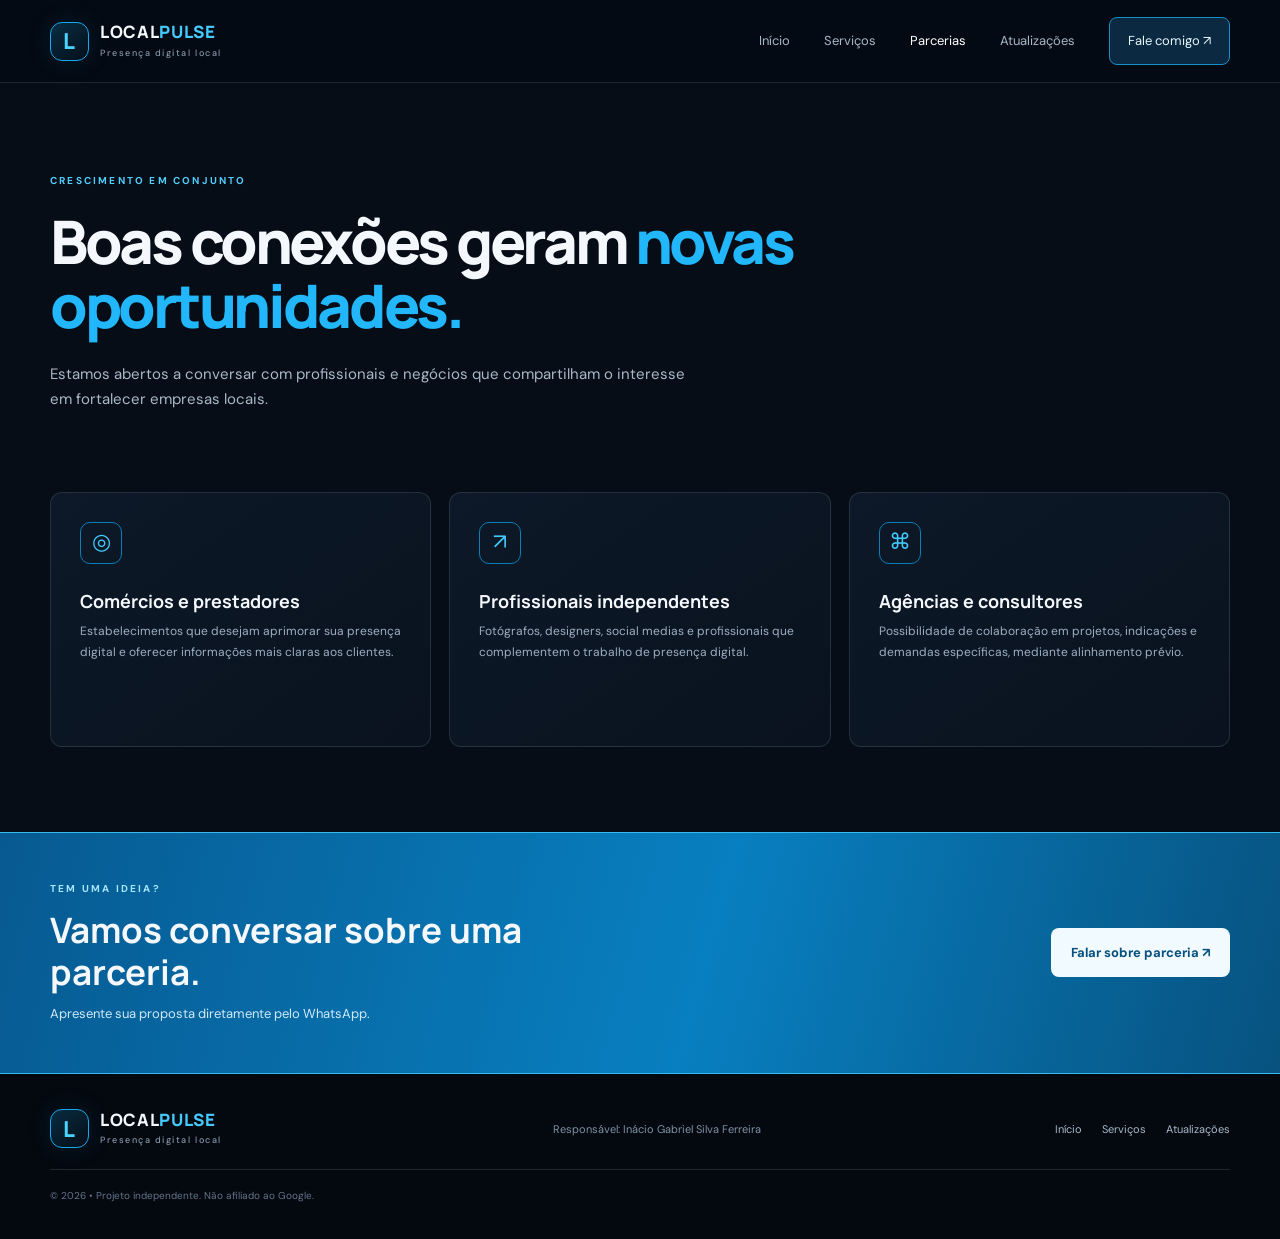
==== parcerias.html @ 167ad092 "Add files via upload" ====
<!doctype html><html lang="pt-BR"><head><meta charset="utf-8"><meta name="viewport" content="width=device-width,initial-scale=1"><title>Parcerias | LocalPulse</title><link href="https://fonts.googleapis.com/css2?family=DM+Sans:wght@400;500;600;700&family=Manrope:wght@400;500;600;700;800&display=swap" rel="stylesheet"><link rel="stylesheet" href="css/style.css"></head><body>
<header class="site-header"><div class="container nav-wrap"><a class="brand" href="index.html"><span class="brand-mark">L</span><span>LOCAL<span class="brand-light">PULSE</span><small>Presença digital local</small></span></a><button class="menu-toggle" aria-label="Abrir menu" aria-expanded="false">☰</button><nav class="main-nav"><a href="index.html">Início</a><a href="servicos.html">Serviços</a><a class="active" href="parcerias.html">Parcerias</a><a href="atualizacoes.html">Atualizações</a><a class="nav-cta" href="https://api.whatsapp.com/send?phone=5588999661573&text=" target="_blank" rel="noopener">Fale comigo ↗</a></nav></div></header>
<main><section class="page-hero container"><p class="eyebrow">CRESCIMENTO EM CONJUNTO</p><h1>Boas conexões geram <em>novas oportunidades.</em></h1><p>Estamos abertos a conversar com profissionais e negócios que compartilham o interesse em fortalecer empresas locais.</p></section>
<section class="container partner-grid"><article class="partner-card"><span class="line-icon">◎</span><h2>Comércios e prestadores</h2><p>Estabelecimentos que desejam aprimorar sua presença digital e oferecer informações mais claras aos clientes.</p></article><article class="partner-card"><span class="line-icon">↗</span><h2>Profissionais independentes</h2><p>Fotógrafos, designers, social medias e profissionais que complementem o trabalho de presença digital.</p></article><article class="partner-card"><span class="line-icon">⌘</span><h2>Agências e consultores</h2><p>Possibilidade de colaboração em projetos, indicações e demandas específicas, mediante alinhamento prévio.</p></article></section>
<section class="closing-cta"><div class="container cta-inner"><div><p class="eyebrow">TEM UMA IDEIA?</p><h2>Vamos conversar sobre uma parceria.</h2><p>Apresente sua proposta diretamente pelo WhatsApp.</p></div><a class="btn btn-light" href="https://api.whatsapp.com/send?phone=5588999661573&text=" target="_blank" rel="noopener">Falar sobre parceria ↗</a></div></section></main>
<footer class="footer"><div class="container footer-inner"><a class="brand" href="index.html"><span class="brand-mark">L</span><span>LOCAL<span class="brand-light">PULSE</span><small>Presença digital local</small></span></a><p>Responsável: Inácio Gabriel Silva Ferreira</p><div class="footer-links"><a href="index.html">Início</a><a href="servicos.html">Serviços</a><a href="atualizacoes.html">Atualizações</a></div><small class="copyright">© 2026 • Projeto independente. Não afiliado ao Google.</small></div></footer><script src="js/main.js"></script></body></html>
---- css/style.css ----
*{box-sizing:border-box} :root{--bg:#050b14;--panel:#0b1421;--panel2:#101d2d;--text:#f4f7fb;--muted:#a9b6c7;--blue:#16a9ef;--cyan:#48d4ff;--line:rgba(160,190,220,.16);--max:1180px}html{scroll-behavior:smooth}body{margin:0;background:#070d16;color:var(--text);font-family:"DM Sans",sans-serif;line-height:1.65}a{color:inherit;text-decoration:none}.container{width:min(var(--max),calc(100% - 64px));margin-inline:auto}.site-header{position:sticky;top:0;z-index:20;background:rgba(5,11,20,.88);backdrop-filter:blur(18px);border-bottom:1px solid var(--line)}.nav-wrap{height:82px;display:flex;align-items:center;justify-content:space-between}.brand{display:flex;align-items:center;gap:11px;font-family:Manrope,sans-serif;font-weight:800;font-size:17px;letter-spacing:.04em;line-height:1.1}.brand-mark{width:39px;height:39px;border:1px solid #16a9ef;border-radius:12px;display:grid;place-items:center;color:#4bd4ff;font-size:22px;background:linear-gradient(145deg,rgba(22,169,239,.22),rgba(22,169,239,.03));box-shadow:0 0 24px #008bce22}.brand-light{color:#45caff}.brand small{display:block;color:#8797aa;font:500 9px "DM Sans";letter-spacing:.17em;margin-top:5px}.main-nav{display:flex;align-items:center;gap:34px;color:#aab8c9;font-size:13px}.main-nav>a:not(.nav-cta):hover,.main-nav>a.active{color:white}.nav-cta{padding:12px 18px;border:1px solid #168fc9;border-radius:8px;color:#e9f8ff;background:#0b2940}.nav-cta span{color:var(--cyan)}.menu-toggle{display:none;background:none;border:0;color:white;font-size:25px}.hero{min-height:610px;display:grid;grid-template-columns:.9fr 1.1fr;align-items:center;gap:42px;padding-top:48px;padding-bottom:65px}.eyebrow{font-size:10px;letter-spacing:.22em;font-weight:700;color:#50cfff;margin:0 0 19px}.eyebrow span{display:inline-block;width:24px;height:2px;background:var(--cyan);vertical-align:middle;margin-right:10px}.hero h1,.page-hero h1{font:800 clamp(42px,5.2vw,68px)/1.08 Manrope,sans-serif;letter-spacing:-.055em;margin:0 0 24px;max-width:600px}.hero h1 em,.intro-grid h2 em,.dark-grid h2 em,.page-hero h1 em,.price-grid h2 em{font-style:normal;color:#22b7fa}.hero-lead{max-width:490px;color:#b6c3d2;font-size:16px;line-height:1.8}.hero-actions{display:flex;align-items:center;gap:27px;margin-top:32px}.btn{display:inline-flex;align-items:center;justify-content:center;gap:18px;padding:14px 20px;border-radius:8px;font-size:13px;font-weight:700;transition:.2s}.btn-primary{background:linear-gradient(110deg,#087cc4,#16b9ed);color:white;box-shadow:0 10px 30px #008bd433}.btn-primary:hover{transform:translateY(-2px);filter:brightness(1.12)}.text-link{font-size:13px;color:#d6e5f2}.text-link span{color:var(--cyan);margin-left:8px}.hero-proof{display:flex;align-items:center;gap:13px;margin-top:45px}.proof-icon{width:37px;height:37px;border:1px solid #168fc9;border-radius:50%;display:grid;place-items:center;color:var(--cyan)}.hero-proof p{font-size:11px;line-height:1.5;margin:0}.hero-proof strong{font-size:12px}.hero-proof span{color:#8798aa}.hero-visual{position:relative}.hero-visual:before{content:"";position:absolute;inset:8% -5% -8% 12%;background:radial-gradient(ellipse,#087ec54a,transparent 65%);filter:blur(35px)}.hero-visual img{position:relative;display:block;width:100%;border:1px solid #30475e;border-radius:13px;box-shadow:0 28px 80px #0009}.visual-note{position:absolute;left:-28px;bottom:24px;display:flex;align-items:center;gap:12px;padding:14px 18px;border:1px solid #23658a;background:rgba(5,16,28,.94);border-radius:9px;box-shadow:0 12px 40px #0008}.visual-note strong,.visual-note small{display:block}.visual-note strong{font-size:12px}.visual-note small{font-size:10px;color:#9eafc0}.pulse-dot{width:8px;height:8px;border-radius:50%;background:#27d4a0;box-shadow:0 0 12px #27d4a0}.intro-band{border-block:1px solid var(--line);background:linear-gradient(100deg,#0b1725,#09111d)}.intro-grid{padding:66px 0;display:grid;grid-template-columns:.65fr 1.25fr 1fr;align-items:center;gap:35px}.intro-grid .eyebrow{margin:0}.intro-grid h2,.dark-grid h2,.section-heading h2,.price-grid h2{font:700 clamp(28px,3vw,39px)/1.2 Manrope,sans-serif;letter-spacing:-.04em;margin:0}.intro-grid>p:last-child,.dark-grid>div>p:not(.eyebrow){color:#aab8c8;font-size:13px;line-height:1.8;margin:0}.section{padding-top:90px;padding-bottom:90px}.section-heading{display:flex;justify-content:space-between;align-items:end;margin-bottom:34px}.section-heading h2{font-size:36px}.section-heading h2 em{color:#26b9fa;font-style:normal}.feature-grid{display:grid;grid-template-columns:repeat(3,1fr);gap:16px}.feature-card,.partner-card{padding:29px;border:1px solid var(--line);border-radius:12px;background:linear-gradient(145deg,#0d1928,#09121e);min-height:215px}.line-icon{display:grid;place-items:center;width:42px;height:42px;border:1px solid #087fb7;border-radius:10px;color:#42caff;font-size:22px;margin-bottom:25px}.feature-card h3{font:700 17px Manrope;margin:0 0 9px}.feature-card p,.partner-card p{font-size:12px;color:#9eafc0;line-height:1.8;margin:0}.dark-section{background:#0b1522;border-block:1px solid var(--line)}.dark-grid{padding:76px 0;display:grid;grid-template-columns:1fr .9fr;gap:100px;align-items:center}.dark-grid h2{max-width:430px;margin-bottom:18px}.dark-grid>div>p:not(.eyebrow){max-width:480px;margin-bottom:28px}.btn-outline{border:1px solid #287aa3;color:#dff6ff}.stat-stack{border-top:1px solid var(--line)}.stat-item{display:flex;gap:22px;padding:23px 0;border-bottom:1px solid var(--line)}.stat-item>span{font:700 12px Manrope;color:#29baf5}.stat-item strong,.stat-item small{display:block}.stat-item strong{font:700 15px Manrope}.stat-item small{color:#91a2b5;font-size:11px;margin-top:5px}.owner-section{display:flex;align-items:center;gap:23px;padding-top:60px;padding-bottom:60px}.owner-avatar{flex:0 0 58px;height:58px;border-radius:50%;display:grid;place-items:center;background:linear-gradient(145deg,#0d8acb,#0c2941);font:800 17px Manrope}.owner-section>div:nth-child(2){flex:1}.owner-section h2{font:700 20px Manrope;margin:-10px 0 5px}.owner-section p:not(.eyebrow){color:#9eafc0;font-size:12px;margin:0;max-width:620px}.owner-section .eyebrow{margin-bottom:13px}.closing-cta{background:linear-gradient(105deg,#075a91,#087fc0 55%,#07527f);border-block:1px solid #36baf0}.cta-inner{padding:48px 0;display:flex;justify-content:space-between;align-items:center;gap:35px}.cta-inner h2{font:700 clamp(25px,3vw,35px)/1.2 Manrope;margin:0 0 10px;max-width:600px}.cta-inner p:not(.eyebrow){color:#d1eafa;font-size:13px;margin:0}.cta-inner .eyebrow{color:#a7e6ff;margin-bottom:12px}.btn-light{background:#f1faff;color:#07517e;white-space:nowrap}.footer{background:#040910}.footer-inner{padding:35px 0;display:grid;grid-template-columns:1fr 1fr auto;align-items:center;gap:20px}.footer-inner>p{font-size:11px;color:#8091a4}.footer-links{display:flex;gap:20px;font-size:11px;color:#aab8c8}.copyright{grid-column:1/-1;color:#647488;font-size:10px;border-top:1px solid var(--line);padding-top:18px}.page-hero{padding-top:90px;padding-bottom:55px;max-width:var(--max)}.page-hero h1{max-width:780px;font-size:clamp(40px,5vw,60px)}.page-hero>p:last-child{color:#aab8c8;max-width:650px;font-size:15px}.service-list{padding-top:20px}.service-row{display:grid;grid-template-columns:70px 1fr 60px;gap:22px;align-items:center;padding:28px 0;border-top:1px solid var(--line)}.service-number{font:700 14px Manrope;color:#24b9f6}.service-row h2,.partner-card h2,.update-card h2{font:700 20px Manrope;margin:0 0 8px}.service-row p{color:#9eafc0;font-size:13px;max-width:690px;margin:0}.service-symbol{font-size:30px;color:#29bafa;text-align:right}.price-section{background:#0b1725;border-block:1px solid var(--line)}.price-grid{padding:65px 0;display:grid;grid-template-columns:1fr .8fr;gap:80px;align-items:center}.price-grid h2{max-width:480px;margin-bottom:16px}.price-grid>div>p:not(.eyebrow){color:#9eafc0;font-size:13px;max-width:460px}.price-card{border:1px solid #1b8ec5;background:#071321;border-radius:12px;padding:28px}.price-card small{display:block;color:#62d3ff;letter-spacing:.16em;font-size:10px}.price-card strong{display:block;font:800 clamp(29px,4vw,42px) Manrope;margin:12px 0}.price-card strong i{font-style:normal;color:#24bafa}.price-card p{color:#9eafc0;font-size:12px;margin:0 0 20px}.note-box{margin-top:35px;margin-bottom:75px;padding:20px 24px;border:1px solid #25445b;border-radius:9px;color:#a9bacb;font-size:12px;background:#0b1725}.note-box strong{color:#eaf6ff}.partner-grid{display:grid;grid-template-columns:repeat(3,1fr);gap:18px;padding-top:10px;padding-bottom:85px}.partner-card{min-height:255px}.partner-card h2{font-size:18px}.updates-grid{display:grid;grid-template-columns:1.2fr 1fr;gap:18px;padding-top:10px;padding-bottom:30px}.update-card{padding:27px;border:1px solid var(--line);border-radius:12px;background:#0b1725}.featured-update{grid-row:span 2;display:flex;flex-direction:column;justify-content:center;min-height:350px;background:radial-gradient(circle at 100% 0,#0b5790 0,transparent 55%),#0b1725}.update-tag{font-size:9px;letter-spacing:.16em;color:#4dcfff;font-weight:700}.update-card h2{font-size:22px;margin-top:18px}.update-card p{font-size:12px;color:#a1b1c2;line-height:1.8}.update-card small{color:#718398;font-size:10px;margin-top:12px}.featured-update h2{font-size:29px;max-width:420px}
@media(max-width:900px){.container{width:min(100% - 42px,var(--max))}.main-nav{gap:18px}.hero{grid-template-columns:1fr 1fr;gap:25px;min-height:540px}.hero h1{font-size:clamp(38px,5vw,54px)}.intro-grid{grid-template-columns:1fr 1.5fr;gap:20px}.intro-grid>p:last-child{grid-column:2}.dark-grid{gap:45px}.footer-inner{grid-template-columns:1fr 1fr}.footer-links{grid-column:1/-1}.copyright{grid-column:1/-1}}
@media(max-width:700px){.container{width:calc(100% - 38px)}.nav-wrap{height:70px}.menu-toggle{display:block}.main-nav{display:none;position:absolute;top:70px;left:0;right:0;padding:18px 22px 24px;background:#07111d;border-bottom:1px solid var(--line);flex-direction:column;align-items:stretch;gap:0}.main-nav.open{display:flex}.main-nav>a{padding:13px 5px;border-bottom:1px solid #ffffff0c}.main-nav .nav-cta{text-align:center;margin-top:12px;border:1px solid #168fc9}.hero{display:flex;flex-direction:column;align-items:stretch;padding-top:55px;padding-bottom:55px;gap:35px}.hero h1{font-size:clamp(42px,12vw,58px)}.hero-lead{font-size:14px}.hero-actions{gap:18px;flex-wrap:wrap}.hero-visual{margin:0 5px 0 12px}.visual-note{left:-12px;bottom:12px;padding:10px 12px}.visual-note small{font-size:9px}.intro-grid{display:block;padding:48px 0}.intro-grid h2{font-size:30px;margin-bottom:16px}.intro-grid>p:last-child{font-size:12px}.section{padding-top:62px;padding-bottom:62px}.section-heading{display:block}.section-heading h2{font-size:30px;margin-bottom:18px}.feature-grid,.partner-grid{grid-template-columns:1fr}.feature-card{min-height:0}.dark-grid{grid-template-columns:1fr;gap:30px;padding:58px 0}.dark-grid h2{font-size:32px}.owner-section{align-items:flex-start;flex-wrap:wrap;padding-top:42px;padding-bottom:42px}.owner-section>div:nth-child(2){flex-basis:calc(100% - 82px)}.owner-section .btn{margin-left:81px}.cta-inner{display:block;padding:42px 0}.cta-inner .btn{margin-top:24px}.footer-inner{display:flex;flex-direction:column;align-items:flex-start}.footer-links{flex-wrap:wrap}.page-hero{padding-top:62px;padding-bottom:32px}.page-hero h1{font-size:42px}.page-hero>p:last-child{font-size:13px}.service-row{grid-template-columns:35px 1fr 25px;gap:10px;padding:22px 0}.service-row h2{font-size:17px}.service-row p{font-size:12px}.service-symbol{font-size:23px}.price-grid{grid-template-columns:1fr;gap:25px;padding:48px 0}.price-card{padding:23px}.partner-grid{padding-bottom:55px}.partner-card{min-height:0}.updates-grid{grid-template-columns:1fr}.featured-update{grid-row:auto;min-height:270px}.note-box{margin-top:20px;margin-bottom:55px}.footer-links{gap:16px}}
@media(min-width:701px) and (max-width:1024px){.container{width:calc(100% - 52px)}.hero{min-height:500px}.hero h1{font-size:clamp(40px,5vw,54px)}.main-nav{gap:15px;font-size:12px}.nav-cta{padding:10px 12px}.intro-grid{grid-template-columns:.7fr 1.3fr}.intro-grid>p:last-child{grid-column:2}.dark-grid{gap:38px}.feature-card{padding:22px}.price-grid{gap:35px}}
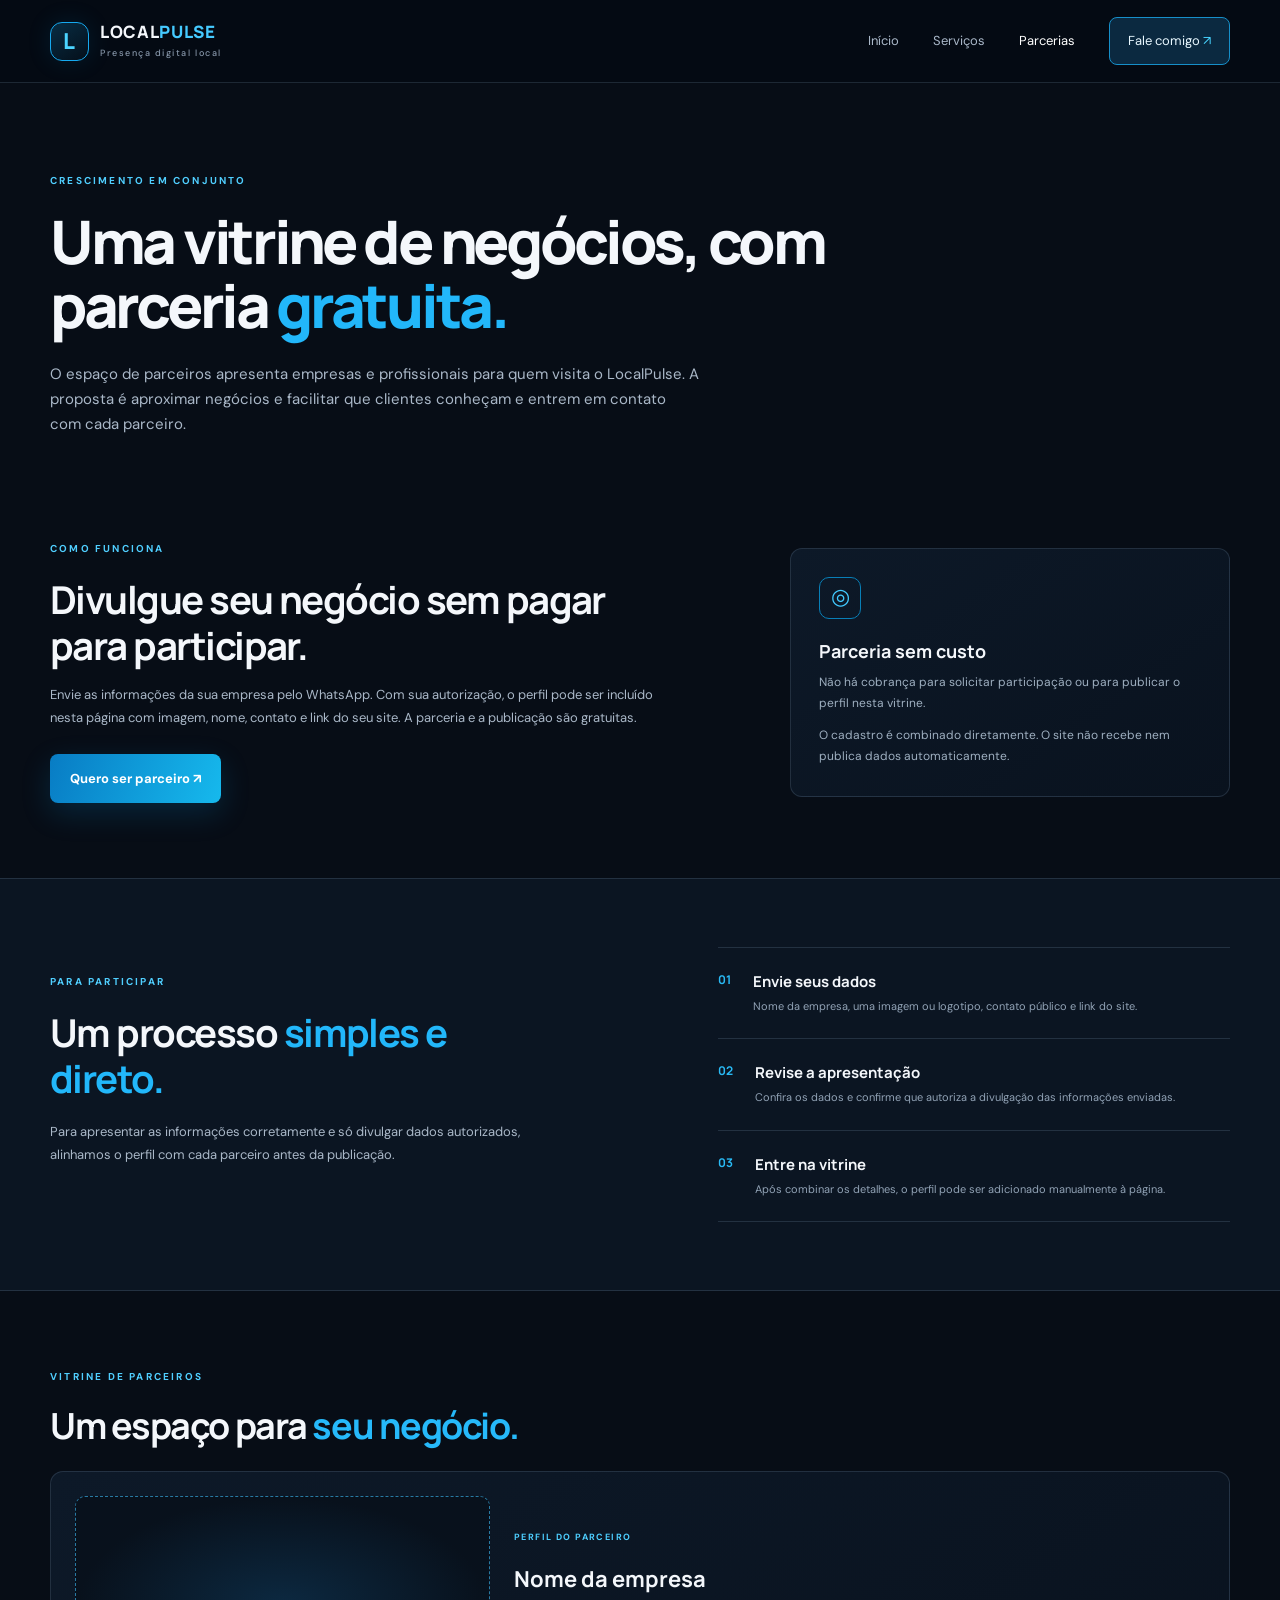
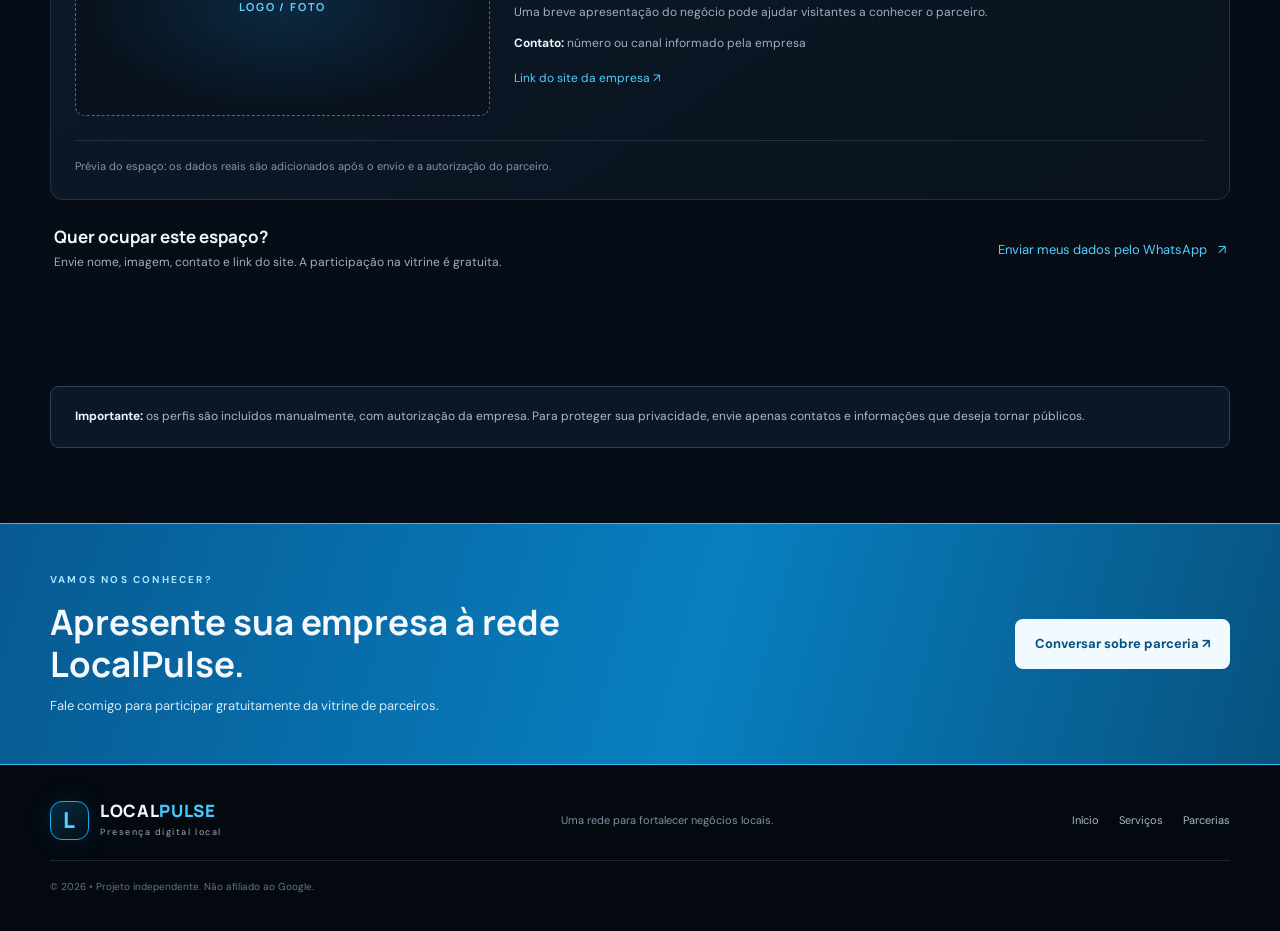
==== commit 9e1d8c44: "Add files via upload" ====
--- a/parcerias.html
+++ b/parcerias.html
@@ -1,6 +1,98 @@
-<!doctype html><html lang="pt-BR"><head><meta charset="utf-8"><meta name="viewport" content="width=device-width,initial-scale=1"><title>Parcerias | LocalPulse</title><link href="https://fonts.googleapis.com/css2?family=DM+Sans:wght@400;500;600;700&family=Manrope:wght@400;500;600;700;800&display=swap" rel="stylesheet"><link rel="stylesheet" href="css/style.css"></head><body>
-<header class="site-header"><div class="container nav-wrap"><a class="brand" href="index.html"><span class="brand-mark">L</span><span>LOCAL<span class="brand-light">PULSE</span><small>Presença digital local</small></span></a><button class="menu-toggle" aria-label="Abrir menu" aria-expanded="false">☰</button><nav class="main-nav"><a href="index.html">Início</a><a href="servicos.html">Serviços</a><a class="active" href="parcerias.html">Parcerias</a><a href="atualizacoes.html">Atualizações</a><a class="nav-cta" href="https://api.whatsapp.com/send?phone=5588999661573&text=" target="_blank" rel="noopener">Fale comigo ↗</a></nav></div></header>
-<main><section class="page-hero container"><p class="eyebrow">CRESCIMENTO EM CONJUNTO</p><h1>Boas conexões geram <em>novas oportunidades.</em></h1><p>Estamos abertos a conversar com profissionais e negócios que compartilham o interesse em fortalecer empresas locais.</p></section>
-<section class="container partner-grid"><article class="partner-card"><span class="line-icon">◎</span><h2>Comércios e prestadores</h2><p>Estabelecimentos que desejam aprimorar sua presença digital e oferecer informações mais claras aos clientes.</p></article><article class="partner-card"><span class="line-icon">↗</span><h2>Profissionais independentes</h2><p>Fotógrafos, designers, social medias e profissionais que complementem o trabalho de presença digital.</p></article><article class="partner-card"><span class="line-icon">⌘</span><h2>Agências e consultores</h2><p>Possibilidade de colaboração em projetos, indicações e demandas específicas, mediante alinhamento prévio.</p></article></section>
-<section class="closing-cta"><div class="container cta-inner"><div><p class="eyebrow">TEM UMA IDEIA?</p><h2>Vamos conversar sobre uma parceria.</h2><p>Apresente sua proposta diretamente pelo WhatsApp.</p></div><a class="btn btn-light" href="https://api.whatsapp.com/send?phone=5588999661573&text=" target="_blank" rel="noopener">Falar sobre parceria ↗</a></div></section></main>
-<footer class="footer"><div class="container footer-inner"><a class="brand" href="index.html"><span class="brand-mark">L</span><span>LOCAL<span class="brand-light">PULSE</span><small>Presença digital local</small></span></a><p>Responsável: Inácio Gabriel Silva Ferreira</p><div class="footer-links"><a href="index.html">Início</a><a href="servicos.html">Serviços</a><a href="atualizacoes.html">Atualizações</a></div><small class="copyright">© 2026 • Projeto independente. Não afiliado ao Google.</small></div></footer><script src="js/main.js"></script></body></html>+<!doctype html>
+<html lang="pt-BR">
+<head>
+  <meta charset="utf-8">
+  <meta name="viewport" content="width=device-width, initial-scale=1">
+  <meta name="description" content="Conheça a proposta de parcerias gratuitas do LocalPulse e saiba como apresentar sua empresa na vitrine de parceiros.">
+  <title>Parcerias gratuitas | LocalPulse</title>
+  <link rel="preconnect" href="https://fonts.googleapis.com">
+  <link rel="preconnect" href="https://fonts.gstatic.com" crossorigin>
+  <link href="https://fonts.googleapis.com/css2?family=DM+Sans:wght@400;500;600;700&family=Manrope:wght@400;500;600;700;800&display=swap" rel="stylesheet">
+  <link rel="stylesheet" href="css/style.css">
+</head>
+<body>
+<header class="site-header">
+  <div class="container nav-wrap">
+    <a class="brand" href="index.html"><span class="brand-mark">L</span><span>LOCAL<span class="brand-light">PULSE</span><small>Presença digital local</small></span></a>
+    <button class="menu-toggle" aria-label="Abrir menu" aria-expanded="false">☰</button>
+    <nav class="main-nav">
+      <a href="index.html">Início</a>
+      <a href="servicos.html">Serviços</a>
+      <a class="active" href="parcerias.html">Parcerias</a>
+      <a class="nav-cta" href="https://api.whatsapp.com/send?phone=5588999661573&amp;text=Ol%C3%A1%2C%20quero%20saber%20sobre%20a%20parceria%20gratuita%20do%20LocalPulse." target="_blank" rel="noopener">Fale comigo <span>↗</span></a>
+    </nav>
+  </div>
+</header>
+<main>
+  <section class="page-hero container">
+    <p class="eyebrow">CRESCIMENTO EM CONJUNTO</p>
+    <h1>Uma vitrine de negócios, com parceria <em>gratuita.</em></h1>
+    <p>O espaço de parceiros apresenta empresas e profissionais para quem visita o LocalPulse. A proposta é aproximar negócios e facilitar que clientes conheçam e entrem em contato com cada parceiro.</p>
+  </section>
+  <section class="container partner-intro">
+    <div>
+      <p class="eyebrow">COMO FUNCIONA</p>
+      <h2>Divulgue seu negócio sem pagar para participar.</h2>
+      <p>Envie as informações da sua empresa pelo WhatsApp. Com sua autorização, o perfil pode ser incluído nesta página com imagem, nome, contato e link do seu site. A parceria e a publicação são gratuitas.</p>
+      <a class="btn btn-primary" href="https://api.whatsapp.com/send?phone=5588999661573&amp;text=Ol%C3%A1%2C%20quero%20participar%20gratuitamente%20da%20vitrine%20de%20parceiros.%0A%0ANome%20da%20empresa%3A%0AContato%20para%20divulgar%3A%0ASite%3A%0APosso%20enviar%20a%20imagem%20da%20empresa%20em%20seguida." target="_blank" rel="noopener">Quero ser parceiro ↗</a>
+    </div>
+    <aside class="partner-summary">
+      <span class="line-icon">◎</span>
+      <h3>Parceria sem custo</h3>
+      <p>Não há cobrança para solicitar participação ou para publicar o perfil nesta vitrine.</p>
+      <p>O cadastro é combinado diretamente. O site não recebe nem publica dados automaticamente.</p>
+    </aside>
+  </section>
+  <section class="dark-section">
+    <div class="container dark-grid partner-steps">
+      <div>
+        <p class="eyebrow">PARA PARTICIPAR</p>
+        <h2>Um processo <em>simples e direto.</em></h2>
+        <p>Para apresentar as informações corretamente e só divulgar dados autorizados, alinhamos o perfil com cada parceiro antes da publicação.</p>
+      </div>
+      <div class="stat-stack">
+        <div class="stat-item"><span>01</span><div><strong>Envie seus dados</strong><small>Nome da empresa, uma imagem ou logotipo, contato público e link do site.</small></div></div>
+        <div class="stat-item"><span>02</span><div><strong>Revise a apresentação</strong><small>Confira os dados e confirme que autoriza a divulgação das informações enviadas.</small></div></div>
+        <div class="stat-item"><span>03</span><div><strong>Entre na vitrine</strong><small>Após combinar os detalhes, o perfil pode ser adicionado manualmente à página.</small></div></div>
+      </div>
+    </div>
+  </section>
+  <section class="section container partner-showcase">
+    <div class="section-heading">
+      <div><p class="eyebrow">VITRINE DE PARCEIROS</p><h2>Um espaço para <em>seu negócio.</em></h2></div>
+    </div>
+    <div class="partner-empty">
+      <div class="partner-preview-image" aria-hidden="true"><span>LOGO / FOTO</span></div>
+      <div class="partner-preview-copy">
+        <span class="update-tag">PERFIL DO PARCEIRO</span>
+        <h3>Nome da empresa</h3>
+        <p>Uma breve apresentação do negócio pode ajudar visitantes a conhecer o parceiro.</p>
+        <p><strong>Contato:</strong> número ou canal informado pela empresa</p>
+        <span class="partner-preview-link">Link do site da empresa ↗</span>
+      </div>
+      <p class="partner-preview-note">Prévia do espaço: os dados reais são adicionados após o envio e a autorização do parceiro.</p>
+    </div>
+    <div class="partner-invite">
+      <div><h3>Quer ocupar este espaço?</h3><p>Envie nome, imagem, contato e link do site. A participação na vitrine é gratuita.</p></div>
+      <a class="text-link" href="https://api.whatsapp.com/send?phone=5588999661573&amp;text=Ol%C3%A1%2C%20quero%20participar%20gratuitamente%20da%20vitrine%20de%20parceiros.%0A%0ANome%20da%20empresa%3A%0AContato%20para%20divulgar%3A%0ASite%3A%0APosso%20enviar%20a%20imagem%20da%20empresa%20em%20seguida." target="_blank" rel="noopener">Enviar meus dados pelo WhatsApp <span>↗</span></a>
+    </div>
+  </section>
+  <section class="container note-box"><strong>Importante:</strong> os perfis são incluídos manualmente, com autorização da empresa. Para proteger sua privacidade, envie apenas contatos e informações que deseja tornar públicos.</section>
+  <section class="closing-cta">
+    <div class="container cta-inner">
+      <div><p class="eyebrow">VAMOS NOS CONHECER?</p><h2>Apresente sua empresa à rede LocalPulse.</h2><p>Fale comigo para participar gratuitamente da vitrine de parceiros.</p></div>
+      <a class="btn btn-light" href="https://api.whatsapp.com/send?phone=5588999661573&amp;text=Ol%C3%A1%2C%20quero%20participar%20gratuitamente%20da%20vitrine%20de%20parceiros.%0A%0ANome%20da%20empresa%3A%0AContato%20para%20divulgar%3A%0ASite%3A%0APosso%20enviar%20a%20imagem%20da%20empresa%20em%20seguida." target="_blank" rel="noopener">Conversar sobre parceria ↗</a>
+    </div>
+  </section>
+</main>
+<footer class="footer">
+  <div class="container footer-inner">
+    <a class="brand" href="index.html"><span class="brand-mark">L</span><span>LOCAL<span class="brand-light">PULSE</span><small>Presença digital local</small></span></a>
+    <p>Uma rede para fortalecer negócios locais.</p>
+    <div class="footer-links"><a href="index.html">Início</a><a href="servicos.html">Serviços</a><a href="parcerias.html">Parcerias</a></div>
+    <small class="copyright">© 2026 • Projeto independente. Não afiliado ao Google.</small>
+  </div>
+</footer>
+<script src="js/main.js"></script>
+</body>
+</html>
--- a/css/style.css
+++ b/css/style.css
@@ -1,4 +1,42 @@
-*{box-sizing:border-box} :root{--bg:#050b14;--panel:#0b1421;--panel2:#101d2d;--text:#f4f7fb;--muted:#a9b6c7;--blue:#16a9ef;--cyan:#48d4ff;--line:rgba(160,190,220,.16);--max:1180px}html{scroll-behavior:smooth}body{margin:0;background:#070d16;color:var(--text);font-family:"DM Sans",sans-serif;line-height:1.65}a{color:inherit;text-decoration:none}.container{width:min(var(--max),calc(100% - 64px));margin-inline:auto}.site-header{position:sticky;top:0;z-index:20;background:rgba(5,11,20,.88);backdrop-filter:blur(18px);border-bottom:1px solid var(--line)}.nav-wrap{height:82px;display:flex;align-items:center;justify-content:space-between}.brand{display:flex;align-items:center;gap:11px;font-family:Manrope,sans-serif;font-weight:800;font-size:17px;letter-spacing:.04em;line-height:1.1}.brand-mark{width:39px;height:39px;border:1px solid #16a9ef;border-radius:12px;display:grid;place-items:center;color:#4bd4ff;font-size:22px;background:linear-gradient(145deg,rgba(22,169,239,.22),rgba(22,169,239,.03));box-shadow:0 0 24px #008bce22}.brand-light{color:#45caff}.brand small{display:block;color:#8797aa;font:500 9px "DM Sans";letter-spacing:.17em;margin-top:5px}.main-nav{display:flex;align-items:center;gap:34px;color:#aab8c9;font-size:13px}.main-nav>a:not(.nav-cta):hover,.main-nav>a.active{color:white}.nav-cta{padding:12px 18px;border:1px solid #168fc9;border-radius:8px;color:#e9f8ff;background:#0b2940}.nav-cta span{color:var(--cyan)}.menu-toggle{display:none;background:none;border:0;color:white;font-size:25px}.hero{min-height:610px;display:grid;grid-template-columns:.9fr 1.1fr;align-items:center;gap:42px;padding-top:48px;padding-bottom:65px}.eyebrow{font-size:10px;letter-spacing:.22em;font-weight:700;color:#50cfff;margin:0 0 19px}.eyebrow span{display:inline-block;width:24px;height:2px;background:var(--cyan);vertical-align:middle;margin-right:10px}.hero h1,.page-hero h1{font:800 clamp(42px,5.2vw,68px)/1.08 Manrope,sans-serif;letter-spacing:-.055em;margin:0 0 24px;max-width:600px}.hero h1 em,.intro-grid h2 em,.dark-grid h2 em,.page-hero h1 em,.price-grid h2 em{font-style:normal;color:#22b7fa}.hero-lead{max-width:490px;color:#b6c3d2;font-size:16px;line-height:1.8}.hero-actions{display:flex;align-items:center;gap:27px;margin-top:32px}.btn{display:inline-flex;align-items:center;justify-content:center;gap:18px;padding:14px 20px;border-radius:8px;font-size:13px;font-weight:700;transition:.2s}.btn-primary{background:linear-gradient(110deg,#087cc4,#16b9ed);color:white;box-shadow:0 10px 30px #008bd433}.btn-primary:hover{transform:translateY(-2px);filter:brightness(1.12)}.text-link{font-size:13px;color:#d6e5f2}.text-link span{color:var(--cyan);margin-left:8px}.hero-proof{display:flex;align-items:center;gap:13px;margin-top:45px}.proof-icon{width:37px;height:37px;border:1px solid #168fc9;border-radius:50%;display:grid;place-items:center;color:var(--cyan)}.hero-proof p{font-size:11px;line-height:1.5;margin:0}.hero-proof strong{font-size:12px}.hero-proof span{color:#8798aa}.hero-visual{position:relative}.hero-visual:before{content:"";position:absolute;inset:8% -5% -8% 12%;background:radial-gradient(ellipse,#087ec54a,transparent 65%);filter:blur(35px)}.hero-visual img{position:relative;display:block;width:100%;border:1px solid #30475e;border-radius:13px;box-shadow:0 28px 80px #0009}.visual-note{position:absolute;left:-28px;bottom:24px;display:flex;align-items:center;gap:12px;padding:14px 18px;border:1px solid #23658a;background:rgba(5,16,28,.94);border-radius:9px;box-shadow:0 12px 40px #0008}.visual-note strong,.visual-note small{display:block}.visual-note strong{font-size:12px}.visual-note small{font-size:10px;color:#9eafc0}.pulse-dot{width:8px;height:8px;border-radius:50%;background:#27d4a0;box-shadow:0 0 12px #27d4a0}.intro-band{border-block:1px solid var(--line);background:linear-gradient(100deg,#0b1725,#09111d)}.intro-grid{padding:66px 0;display:grid;grid-template-columns:.65fr 1.25fr 1fr;align-items:center;gap:35px}.intro-grid .eyebrow{margin:0}.intro-grid h2,.dark-grid h2,.section-heading h2,.price-grid h2{font:700 clamp(28px,3vw,39px)/1.2 Manrope,sans-serif;letter-spacing:-.04em;margin:0}.intro-grid>p:last-child,.dark-grid>div>p:not(.eyebrow){color:#aab8c8;font-size:13px;line-height:1.8;margin:0}.section{padding-top:90px;padding-bottom:90px}.section-heading{display:flex;justify-content:space-between;align-items:end;margin-bottom:34px}.section-heading h2{font-size:36px}.section-heading h2 em{color:#26b9fa;font-style:normal}.feature-grid{display:grid;grid-template-columns:repeat(3,1fr);gap:16px}.feature-card,.partner-card{padding:29px;border:1px solid var(--line);border-radius:12px;background:linear-gradient(145deg,#0d1928,#09121e);min-height:215px}.line-icon{display:grid;place-items:center;width:42px;height:42px;border:1px solid #087fb7;border-radius:10px;color:#42caff;font-size:22px;margin-bottom:25px}.feature-card h3{font:700 17px Manrope;margin:0 0 9px}.feature-card p,.partner-card p{font-size:12px;color:#9eafc0;line-height:1.8;margin:0}.dark-section{background:#0b1522;border-block:1px solid var(--line)}.dark-grid{padding:76px 0;display:grid;grid-template-columns:1fr .9fr;gap:100px;align-items:center}.dark-grid h2{max-width:430px;margin-bottom:18px}.dark-grid>div>p:not(.eyebrow){max-width:480px;margin-bottom:28px}.btn-outline{border:1px solid #287aa3;color:#dff6ff}.stat-stack{border-top:1px solid var(--line)}.stat-item{display:flex;gap:22px;padding:23px 0;border-bottom:1px solid var(--line)}.stat-item>span{font:700 12px Manrope;color:#29baf5}.stat-item strong,.stat-item small{display:block}.stat-item strong{font:700 15px Manrope}.stat-item small{color:#91a2b5;font-size:11px;margin-top:5px}.owner-section{display:flex;align-items:center;gap:23px;padding-top:60px;padding-bottom:60px}.owner-avatar{flex:0 0 58px;height:58px;border-radius:50%;display:grid;place-items:center;background:linear-gradient(145deg,#0d8acb,#0c2941);font:800 17px Manrope}.owner-section>div:nth-child(2){flex:1}.owner-section h2{font:700 20px Manrope;margin:-10px 0 5px}.owner-section p:not(.eyebrow){color:#9eafc0;font-size:12px;margin:0;max-width:620px}.owner-section .eyebrow{margin-bottom:13px}.closing-cta{background:linear-gradient(105deg,#075a91,#087fc0 55%,#07527f);border-block:1px solid #36baf0}.cta-inner{padding:48px 0;display:flex;justify-content:space-between;align-items:center;gap:35px}.cta-inner h2{font:700 clamp(25px,3vw,35px)/1.2 Manrope;margin:0 0 10px;max-width:600px}.cta-inner p:not(.eyebrow){color:#d1eafa;font-size:13px;margin:0}.cta-inner .eyebrow{color:#a7e6ff;margin-bottom:12px}.btn-light{background:#f1faff;color:#07517e;white-space:nowrap}.footer{background:#040910}.footer-inner{padding:35px 0;display:grid;grid-template-columns:1fr 1fr auto;align-items:center;gap:20px}.footer-inner>p{font-size:11px;color:#8091a4}.footer-links{display:flex;gap:20px;font-size:11px;color:#aab8c8}.copyright{grid-column:1/-1;color:#647488;font-size:10px;border-top:1px solid var(--line);padding-top:18px}.page-hero{padding-top:90px;padding-bottom:55px;max-width:var(--max)}.page-hero h1{max-width:780px;font-size:clamp(40px,5vw,60px)}.page-hero>p:last-child{color:#aab8c8;max-width:650px;font-size:15px}.service-list{padding-top:20px}.service-row{display:grid;grid-template-columns:70px 1fr 60px;gap:22px;align-items:center;padding:28px 0;border-top:1px solid var(--line)}.service-number{font:700 14px Manrope;color:#24b9f6}.service-row h2,.partner-card h2,.update-card h2{font:700 20px Manrope;margin:0 0 8px}.service-row p{color:#9eafc0;font-size:13px;max-width:690px;margin:0}.service-symbol{font-size:30px;color:#29bafa;text-align:right}.price-section{background:#0b1725;border-block:1px solid var(--line)}.price-grid{padding:65px 0;display:grid;grid-template-columns:1fr .8fr;gap:80px;align-items:center}.price-grid h2{max-width:480px;margin-bottom:16px}.price-grid>div>p:not(.eyebrow){color:#9eafc0;font-size:13px;max-width:460px}.price-card{border:1px solid #1b8ec5;background:#071321;border-radius:12px;padding:28px}.price-card small{display:block;color:#62d3ff;letter-spacing:.16em;font-size:10px}.price-card strong{display:block;font:800 clamp(29px,4vw,42px) Manrope;margin:12px 0}.price-card strong i{font-style:normal;color:#24bafa}.price-card p{color:#9eafc0;font-size:12px;margin:0 0 20px}.note-box{margin-top:35px;margin-bottom:75px;padding:20px 24px;border:1px solid #25445b;border-radius:9px;color:#a9bacb;font-size:12px;background:#0b1725}.note-box strong{color:#eaf6ff}.partner-grid{display:grid;grid-template-columns:repeat(3,1fr);gap:18px;padding-top:10px;padding-bottom:85px}.partner-card{min-height:255px}.partner-card h2{font-size:18px}.updates-grid{display:grid;grid-template-columns:1.2fr 1fr;gap:18px;padding-top:10px;padding-bottom:30px}.update-card{padding:27px;border:1px solid var(--line);border-radius:12px;background:#0b1725}.featured-update{grid-row:span 2;display:flex;flex-direction:column;justify-content:center;min-height:350px;background:radial-gradient(circle at 100% 0,#0b5790 0,transparent 55%),#0b1725}.update-tag{font-size:9px;letter-spacing:.16em;color:#4dcfff;font-weight:700}.update-card h2{font-size:22px;margin-top:18px}.update-card p{font-size:12px;color:#a1b1c2;line-height:1.8}.update-card small{color:#718398;font-size:10px;margin-top:12px}.featured-update h2{font-size:29px;max-width:420px}
-@media(max-width:900px){.container{width:min(100% - 42px,var(--max))}.main-nav{gap:18px}.hero{grid-template-columns:1fr 1fr;gap:25px;min-height:540px}.hero h1{font-size:clamp(38px,5vw,54px)}.intro-grid{grid-template-columns:1fr 1.5fr;gap:20px}.intro-grid>p:last-child{grid-column:2}.dark-grid{gap:45px}.footer-inner{grid-template-columns:1fr 1fr}.footer-links{grid-column:1/-1}.copyright{grid-column:1/-1}}
-@media(max-width:700px){.container{width:calc(100% - 38px)}.nav-wrap{height:70px}.menu-toggle{display:block}.main-nav{display:none;position:absolute;top:70px;left:0;right:0;padding:18px 22px 24px;background:#07111d;border-bottom:1px solid var(--line);flex-direction:column;align-items:stretch;gap:0}.main-nav.open{display:flex}.main-nav>a{padding:13px 5px;border-bottom:1px solid #ffffff0c}.main-nav .nav-cta{text-align:center;margin-top:12px;border:1px solid #168fc9}.hero{display:flex;flex-direction:column;align-items:stretch;padding-top:55px;padding-bottom:55px;gap:35px}.hero h1{font-size:clamp(42px,12vw,58px)}.hero-lead{font-size:14px}.hero-actions{gap:18px;flex-wrap:wrap}.hero-visual{margin:0 5px 0 12px}.visual-note{left:-12px;bottom:12px;padding:10px 12px}.visual-note small{font-size:9px}.intro-grid{display:block;padding:48px 0}.intro-grid h2{font-size:30px;margin-bottom:16px}.intro-grid>p:last-child{font-size:12px}.section{padding-top:62px;padding-bottom:62px}.section-heading{display:block}.section-heading h2{font-size:30px;margin-bottom:18px}.feature-grid,.partner-grid{grid-template-columns:1fr}.feature-card{min-height:0}.dark-grid{grid-template-columns:1fr;gap:30px;padding:58px 0}.dark-grid h2{font-size:32px}.owner-section{align-items:flex-start;flex-wrap:wrap;padding-top:42px;padding-bottom:42px}.owner-section>div:nth-child(2){flex-basis:calc(100% - 82px)}.owner-section .btn{margin-left:81px}.cta-inner{display:block;padding:42px 0}.cta-inner .btn{margin-top:24px}.footer-inner{display:flex;flex-direction:column;align-items:flex-start}.footer-links{flex-wrap:wrap}.page-hero{padding-top:62px;padding-bottom:32px}.page-hero h1{font-size:42px}.page-hero>p:last-child{font-size:13px}.service-row{grid-template-columns:35px 1fr 25px;gap:10px;padding:22px 0}.service-row h2{font-size:17px}.service-row p{font-size:12px}.service-symbol{font-size:23px}.price-grid{grid-template-columns:1fr;gap:25px;padding:48px 0}.price-card{padding:23px}.partner-grid{padding-bottom:55px}.partner-card{min-height:0}.updates-grid{grid-template-columns:1fr}.featured-update{grid-row:auto;min-height:270px}.note-box{margin-top:20px;margin-bottom:55px}.footer-links{gap:16px}}
-@media(min-width:701px) and (max-width:1024px){.container{width:calc(100% - 52px)}.hero{min-height:500px}.hero h1{font-size:clamp(40px,5vw,54px)}.main-nav{gap:15px;font-size:12px}.nav-cta{padding:10px 12px}.intro-grid{grid-template-columns:.7fr 1.3fr}.intro-grid>p:last-child{grid-column:2}.dark-grid{gap:38px}.feature-card{padding:22px}.price-grid{gap:35px}}
+*{box-sizing:border-box} :root{--bg:#050b14;--panel:#0b1421;--panel2:#101d2d;--text:#f4f7fb;--muted:#a9b6c7;--blue:#16a9ef;--cyan:#48d4ff;--line:rgba(160,190,220,.16);--max:1180px}html{scroll-behavior:smooth}body{margin:0;background:#070d16;color:var(--text);font-family:"DM Sans",sans-serif;line-height:1.65}a{color:inherit;text-decoration:none}.container{width:min(var(--max),calc(100% - 64px));margin-inline:auto}.site-header{position:sticky;top:0;z-index:20;background:rgba(5,11,20,.88);backdrop-filter:blur(18px);border-bottom:1px solid var(--line)}.nav-wrap{height:82px;display:flex;align-items:center;justify-content:space-between}.brand{display:flex;align-items:center;gap:11px;font-family:Manrope,sans-serif;font-weight:800;font-size:17px;letter-spacing:.04em;line-height:1.1}.brand-mark{width:39px;height:39px;border:1px solid #16a9ef;border-radius:12px;display:grid;place-items:center;color:#4bd4ff;font-size:22px;background:linear-gradient(145deg,rgba(22,169,239,.22),rgba(22,169,239,.03));box-shadow:0 0 24px #008bce22}.brand-light{color:#45caff}.brand small{display:block;color:#8797aa;font:500 9px "DM Sans";letter-spacing:.17em;margin-top:5px}.main-nav{display:flex;align-items:center;gap:34px;color:#aab8c9;font-size:13px}.main-nav>a:not(.nav-cta):hover,.main-nav>a.active{color:white}.nav-cta{padding:12px 18px;border:1px solid #168fc9;border-radius:8px;color:#e9f8ff;background:#0b2940}.nav-cta span{color:var(--cyan)}.menu-toggle{display:none;background:none;border:0;color:white;font-size:25px}.hero{min-height:610px;display:grid;grid-template-columns:.9fr 1.1fr;align-items:center;gap:42px;padding-top:48px;padding-bottom:65px}.eyebrow{font-size:10px;letter-spacing:.22em;font-weight:700;color:#50cfff;margin:0 0 19px}.eyebrow span{display:inline-block;width:24px;height:2px;background:var(--cyan);vertical-align:middle;margin-right:10px}.hero h1,.page-hero h1{font:800 clamp(42px,5.2vw,68px)/1.08 Manrope,sans-serif;letter-spacing:-.055em;margin:0 0 24px;max-width:600px}.hero h1 em,.intro-grid h2 em,.dark-grid h2 em,.page-hero h1 em,.price-grid h2 em{font-style:normal;color:#22b7fa}.hero-lead{max-width:490px;color:#b6c3d2;font-size:16px;line-height:1.8}.hero-actions{display:flex;align-items:center;gap:27px;margin-top:32px}.btn{display:inline-flex;align-items:center;justify-content:center;gap:18px;padding:14px 20px;border-radius:8px;font-size:13px;font-weight:700;transition:.2s}.btn-primary{background:linear-gradient(110deg,#087cc4,#16b9ed);color:white;box-shadow:0 10px 30px #008bd433}.btn-primary:hover{transform:translateY(-2px);filter:brightness(1.12)}.text-link{font-size:13px;color:#d6e5f2}.text-link span{color:var(--cyan);margin-left:8px}.hero-proof{display:flex;align-items:center;gap:13px;margin-top:45px}.proof-icon{width:37px;height:37px;border:1px solid #168fc9;border-radius:50%;display:grid;place-items:center;color:var(--cyan)}.hero-proof p{font-size:11px;line-height:1.5;margin:0}.hero-proof strong{font-size:12px}.hero-proof span{color:#8798aa}.hero-visual{position:relative}.hero-visual:before{content:"";position:absolute;inset:8% -5% -8% 12%;background:radial-gradient(ellipse,#087ec54a,transparent 65%);filter:blur(35px)}.hero-visual img{position:relative;display:block;width:100%;border:1px solid #30475e;border-radius:13px;box-shadow:0 28px 80px #0009}.visual-note{position:absolute;left:-28px;bottom:24px;display:flex;align-items:center;gap:12px;padding:14px 18px;border:1px solid #23658a;background:rgba(5,16,28,.94);border-radius:9px;box-shadow:0 12px 40px #0008}.visual-note strong,.visual-note small{display:block}.visual-note strong{font-size:12px}.visual-note small{font-size:10px;color:#9eafc0}.pulse-dot{width:8px;height:8px;border-radius:50%;background:#27d4a0;box-shadow:0 0 12px #27d4a0}.intro-band{border-block:1px solid var(--line);background:linear-gradient(100deg,#0b1725,#09111d)}.intro-grid{padding:66px 0;display:grid;grid-template-columns:.65fr 1.25fr 1fr;align-items:center;gap:35px}.intro-grid .eyebrow{margin:0}.intro-grid h2,.dark-grid h2,.section-heading h2,.price-grid h2{font:700 clamp(28px,3vw,39px)/1.2 Manrope,sans-serif;letter-spacing:-.04em;margin:0}.intro-grid>p:last-child,.dark-grid>div>p:not(.eyebrow){color:#aab8c8;font-size:13px;line-height:1.8;margin:0}.section{padding-top:90px;padding-bottom:90px}.section-heading{display:flex;justify-content:space-between;align-items:end;margin-bottom:34px}.section-heading h2{font-size:36px}.section-heading h2 em{color:#26b9fa;font-style:normal}.feature-grid{display:grid;grid-template-columns:repeat(3,1fr);gap:16px}.feature-card,.partner-card{padding:29px;border:1px solid var(--line);border-radius:12px;background:linear-gradient(145deg,#0d1928,#09121e);min-height:215px}.line-icon{display:grid;place-items:center;width:42px;height:42px;border:1px solid #087fb7;border-radius:10px;color:#42caff;font-size:22px;margin-bottom:25px}.feature-card h3{font:700 17px Manrope;margin:0 0 9px}.feature-card p,.partner-card p{font-size:12px;color:#9eafc0;line-height:1.8;margin:0}.dark-section{background:#0b1522;border-block:1px solid var(--line)}.dark-grid{padding:76px 0;display:grid;grid-template-columns:1fr .9fr;gap:100px;align-items:center}.dark-grid h2{max-width:430px;margin-bottom:18px}.dark-grid>div>p:not(.eyebrow){max-width:480px;margin-bottom:28px}.btn-outline{border:1px solid #287aa3;color:#dff6ff}.stat-stack{border-top:1px solid var(--line)}.stat-item{display:flex;gap:22px;padding:23px 0;border-bottom:1px solid var(--line)}.stat-item>span{font:700 12px Manrope;color:#29baf5}.stat-item strong,.stat-item small{display:block}.stat-item strong{font:700 15px Manrope}.stat-item small{color:#91a2b5;font-size:11px;margin-top:5px}.owner-section{display:flex;align-items:center;gap:23px;padding-top:60px;padding-bottom:60px}.owner-avatar{flex:0 0 58px;height:58px;border-radius:50%;display:grid;place-items:center;background:linear-gradient(145deg,#0d8acb,#0c2941);font:800 17px Manrope}.owner-section>div:nth-child(2){flex:1}.owner-section h2{font:700 20px Manrope;margin:-10px 0 5px}.owner-section p:not(.eyebrow){color:#9eafc0;font-size:12px;margin:0;max-width:620px}.owner-section .eyebrow{margin-bottom:13px}.closing-cta{background:linear-gradient(105deg,#075a91,#087fc0 55%,#07527f);border-block:1px solid #36baf0}.cta-inner{padding:48px 0;display:flex;justify-content:space-between;align-items:center;gap:35px}.cta-inner h2{font:700 clamp(25px,3vw,35px)/1.2 Manrope;margin:0 0 10px;max-width:600px}.cta-inner p:not(.eyebrow){color:#d1eafa;font-size:13px;margin:0}.cta-inner .eyebrow{color:#a7e6ff;margin-bottom:12px}.btn-light{background:#f1faff;color:#07517e;white-space:nowrap}.footer{background:#040910}.footer-inner{padding:35px 0;display:grid;grid-template-columns:1fr 1fr auto;align-items:center;gap:20px}.footer-inner>p{font-size:11px;color:#8091a4}.footer-links{display:flex;gap:20px;font-size:11px;color:#aab8c8}.copyright{grid-column:1/-1;color:#647488;font-size:10px;border-top:1px solid var(--line);padding-top:18px}.page-hero{padding-top:90px;padding-bottom:55px;max-width:var(--max)}.page-hero h1{max-width:780px;font-size:clamp(40px,5vw,60px)}.page-hero>p:last-child{color:#aab8c8;max-width:650px;font-size:15px}.service-list{padding-top:20px}.service-row{display:grid;grid-template-columns:70px 1fr 60px;gap:22px;align-items:center;padding:28px 0;border-top:1px solid var(--line)}.service-number{font:700 14px Manrope;color:#24b9f6}.service-row h2,.partner-card h2,.update-card h2{font:700 20px Manrope;margin:0 0 8px}.service-row p{color:#9eafc0;font-size:13px;max-width:690px;margin:0}.service-symbol{font-size:30px;color:#29bafa;text-align:right}.price-section{background:#0b1725;border-block:1px solid var(--line)}.price-grid{padding:65px 0;display:grid;grid-template-columns:1fr .8fr;gap:80px;align-items:center}.price-grid h2{max-width:480px;margin-bottom:16px}.price-grid>div>p:not(.eyebrow){color:#9eafc0;font-size:13px;max-width:460px}.price-card{border:1px solid #1b8ec5;background:#071321;border-radius:12px;padding:28px}.price-card small{display:block;color:#62d3ff;letter-spacing:.16em;font-size:10px}.price-card strong{display:block;font:800 clamp(29px,4vw,42px) Manrope;margin:12px 0}.price-card strong i{font-style:normal;color:#24bafa}.price-card p{color:#9eafc0;font-size:12px;margin:0 0 20px}.note-box{margin-top:35px;margin-bottom:75px;padding:20px 24px;border:1px solid #25445b;border-radius:9px;color:#a9bacb;font-size:12px;background:#0b1725}.note-box strong{color:#eaf6ff}.partner-grid{display:grid;grid-template-columns:repeat(3,1fr);gap:18px;padding-top:10px;padding-bottom:85px}.partner-card{min-height:255px}.partner-card h2{font-size:18px}.updates-grid{display:grid;grid-template-columns:1.2fr 1fr;gap:18px;padding-top:10px;padding-bottom:30px}.update-card{padding:27px;border:1px solid var(--line);border-radius:12px;background:#0b1725}.featured-update{grid-row:span 2;display:flex;flex-direction:column;justify-content:center;min-height:350px;background:radial-gradient(circle at 100% 0,#0b5790 0,transparent 55%),#0b1725}.update-tag{font-size:9px;letter-spacing:.16em;color:#4dcfff;font-weight:700}.update-card h2{font-size:22px;margin-top:18px}.update-card p{font-size:12px;color:#a1b1c2;line-height:1.8}.update-card small{color:#718398;font-size:10px;margin-top:12px}.featured-update h2{font-size:29px;max-width:420px}
+@media(max-width:900px){.container{width:min(100% - 42px,var(--max))}.main-nav{gap:18px}.hero{grid-template-columns:1fr 1fr;gap:25px;min-height:540px}.hero h1{font-size:clamp(38px,5vw,54px)}.intro-grid{grid-template-columns:1fr 1.5fr;gap:20px}.intro-grid>p:last-child{grid-column:2}.dark-grid{gap:45px}.footer-inner{grid-template-columns:1fr 1fr}.footer-links{grid-column:1/-1}.copyright{grid-column:1/-1}}
+@media(max-width:700px){.container{width:calc(100% - 38px)}.nav-wrap{height:70px}.menu-toggle{display:block}.main-nav{display:none;position:absolute;top:70px;left:0;right:0;padding:18px 22px 24px;background:#07111d;border-bottom:1px solid var(--line);flex-direction:column;align-items:stretch;gap:0}.main-nav.open{display:flex}.main-nav>a{padding:13px 5px;border-bottom:1px solid #ffffff0c}.main-nav .nav-cta{text-align:center;margin-top:12px;border:1px solid #168fc9}.hero{display:flex;flex-direction:column;align-items:stretch;padding-top:55px;padding-bottom:55px;gap:35px}.hero h1{font-size:clamp(42px,12vw,58px)}.hero-lead{font-size:14px}.hero-actions{gap:18px;flex-wrap:wrap}.hero-visual{margin:0 5px 0 12px}.visual-note{left:-12px;bottom:12px;padding:10px 12px}.visual-note small{font-size:9px}.intro-grid{display:block;padding:48px 0}.intro-grid h2{font-size:30px;margin-bottom:16px}.intro-grid>p:last-child{font-size:12px}.section{padding-top:62px;padding-bottom:62px}.section-heading{display:block}.section-heading h2{font-size:30px;margin-bottom:18px}.feature-grid,.partner-grid{grid-template-columns:1fr}.feature-card{min-height:0}.dark-grid{grid-template-columns:1fr;gap:30px;padding:58px 0}.dark-grid h2{font-size:32px}.owner-section{align-items:flex-start;flex-wrap:wrap;padding-top:42px;padding-bottom:42px}.owner-section>div:nth-child(2){flex-basis:calc(100% - 82px)}.owner-section .btn{margin-left:81px}.cta-inner{display:block;padding:42px 0}.cta-inner .btn{margin-top:24px}.footer-inner{display:flex;flex-direction:column;align-items:flex-start}.footer-links{flex-wrap:wrap}.page-hero{padding-top:62px;padding-bottom:32px}.page-hero h1{font-size:42px}.page-hero>p:last-child{font-size:13px}.service-row{grid-template-columns:35px 1fr 25px;gap:10px;padding:22px 0}.service-row h2{font-size:17px}.service-row p{font-size:12px}.service-symbol{font-size:23px}.price-grid{grid-template-columns:1fr;gap:25px;padding:48px 0}.price-card{padding:23px}.partner-grid{padding-bottom:55px}.partner-card{min-height:0}.updates-grid{grid-template-columns:1fr}.featured-update{grid-row:auto;min-height:270px}.note-box{margin-top:20px;margin-bottom:55px}.footer-links{gap:16px}}
+@media(min-width:701px) and (max-width:1024px){.container{width:calc(100% - 52px)}.hero{min-height:500px}.hero h1{font-size:clamp(40px,5vw,54px)}.main-nav{gap:15px;font-size:12px}.nav-cta{padding:10px 12px}.intro-grid{grid-template-columns:.7fr 1.3fr}.intro-grid>p:last-child{grid-column:2}.dark-grid{gap:38px}.feature-card{padding:22px}.price-grid{gap:35px}}
+.service-row .text-link{display:inline-block;margin-top:12px}
+.price-catalog{padding:65px 0}
+.price-intro{max-width:680px;margin-bottom:38px}
+.price-intro h2,.partner-intro h2{font:700 clamp(28px,3vw,39px)/1.2 Manrope,sans-serif;letter-spacing:-.04em;margin:0 0 14px}
+.price-intro h2 em,.partner-intro h2 em{font-style:normal;color:var(--cyan)}
+.price-intro>p:last-child,.partner-intro>div>p:not(.eyebrow){color:#aab8c8;font-size:13px;line-height:1.8}
+.price-group+.price-group{margin-top:36px}
+.price-group h3{font:700 19px Manrope;margin:0 0 16px}
+.price-cards{display:grid;grid-template-columns:repeat(3,minmax(0,1fr));gap:14px}
+.price-option{padding:23px;border:1px solid var(--line);border-radius:11px;background:linear-gradient(145deg,#0d1928,#09121e)}
+.price-option h4{font:700 15px Manrope;margin:0 0 8px}
+.price-option p{min-height:44px;color:#9eafc0;font-size:12px;line-height:1.65;margin:0 0 14px}
+.price-option strong{display:block;color:#45caff;font:800 21px Manrope}
+.price-contact{margin-top:32px}
+.partner-intro{display:grid;grid-template-columns:1.2fr .8fr;gap:80px;align-items:center;padding-top:35px;padding-bottom:75px}
+.partner-intro h2{max-width:590px}
+.partner-intro>div>p:not(.eyebrow){max-width:610px;margin-bottom:24px}
+.partner-summary{padding:28px;border:1px solid var(--line);border-radius:12px;background:linear-gradient(145deg,#0d1928,#09121e)}
+.partner-summary .line-icon{margin-bottom:20px}
+.partner-summary h3{font:700 18px Manrope;margin:0 0 9px}
+.partner-summary p{font-size:12px;color:#9eafc0;line-height:1.8;margin:0 0 10px}
+.partner-summary p:last-child{margin-bottom:0}
+.partner-steps{padding-top:68px;padding-bottom:68px}
+.partner-showcase{padding-top:78px;padding-bottom:78px}
+.partner-showcase .section-heading{margin-bottom:24px}
+.partner-empty{display:grid;grid-template-columns:.75fr 1.25fr;gap:24px;padding:24px;border:1px solid var(--line);border-radius:13px;background:linear-gradient(145deg,#0d1928,#09121e)}
+.partner-preview-image{min-height:220px;display:grid;place-items:center;border:1px dashed #287aa3;border-radius:10px;background:radial-gradient(ellipse at center,#0c2941,#08111c 70%);color:#64cfff;font:700 11px Manrope;letter-spacing:.16em}
+.partner-preview-copy{align-self:center}
+.partner-preview-copy h3{font:700 22px Manrope;margin:15px 0 8px}
+.partner-preview-copy p{font-size:12px;color:#9eafc0;line-height:1.75;margin:0 0 10px}
+.partner-preview-copy p strong{color:#eaf4fb}
+.partner-preview-link{display:inline-block;margin-top:4px;color:#50cfff;font-size:12px}
+.partner-preview-note{grid-column:1/-1;border-top:1px solid var(--line);padding-top:16px;margin:0;color:#8495a8;font-size:11px}
+.partner-invite{display:flex;justify-content:space-between;align-items:center;gap:24px;padding:25px 4px 0}
+.partner-invite h3{font:700 17px Manrope;margin:0 0 5px}
+.partner-invite p{font-size:12px;color:#9eafc0;margin:0}
+.partner-invite .text-link{white-space:nowrap;color:#50cfff}
+@media(max-width:700px){.price-catalog{padding:48px 0}.price-cards{grid-template-columns:1fr}.price-option p{min-height:0}.price-contact{width:100%}.partner-intro{grid-template-columns:1fr;gap:25px;padding-top:20px;padding-bottom:55px}.partner-steps{padding-top:55px;padding-bottom:55px}.partner-showcase{padding-top:58px;padding-bottom:58px}.partner-empty{grid-template-columns:1fr;padding:17px;gap:17px}.partner-preview-image{min-height:165px}.partner-preview-note{grid-column:auto}.partner-invite{align-items:flex-start;flex-direction:column;gap:14px}}
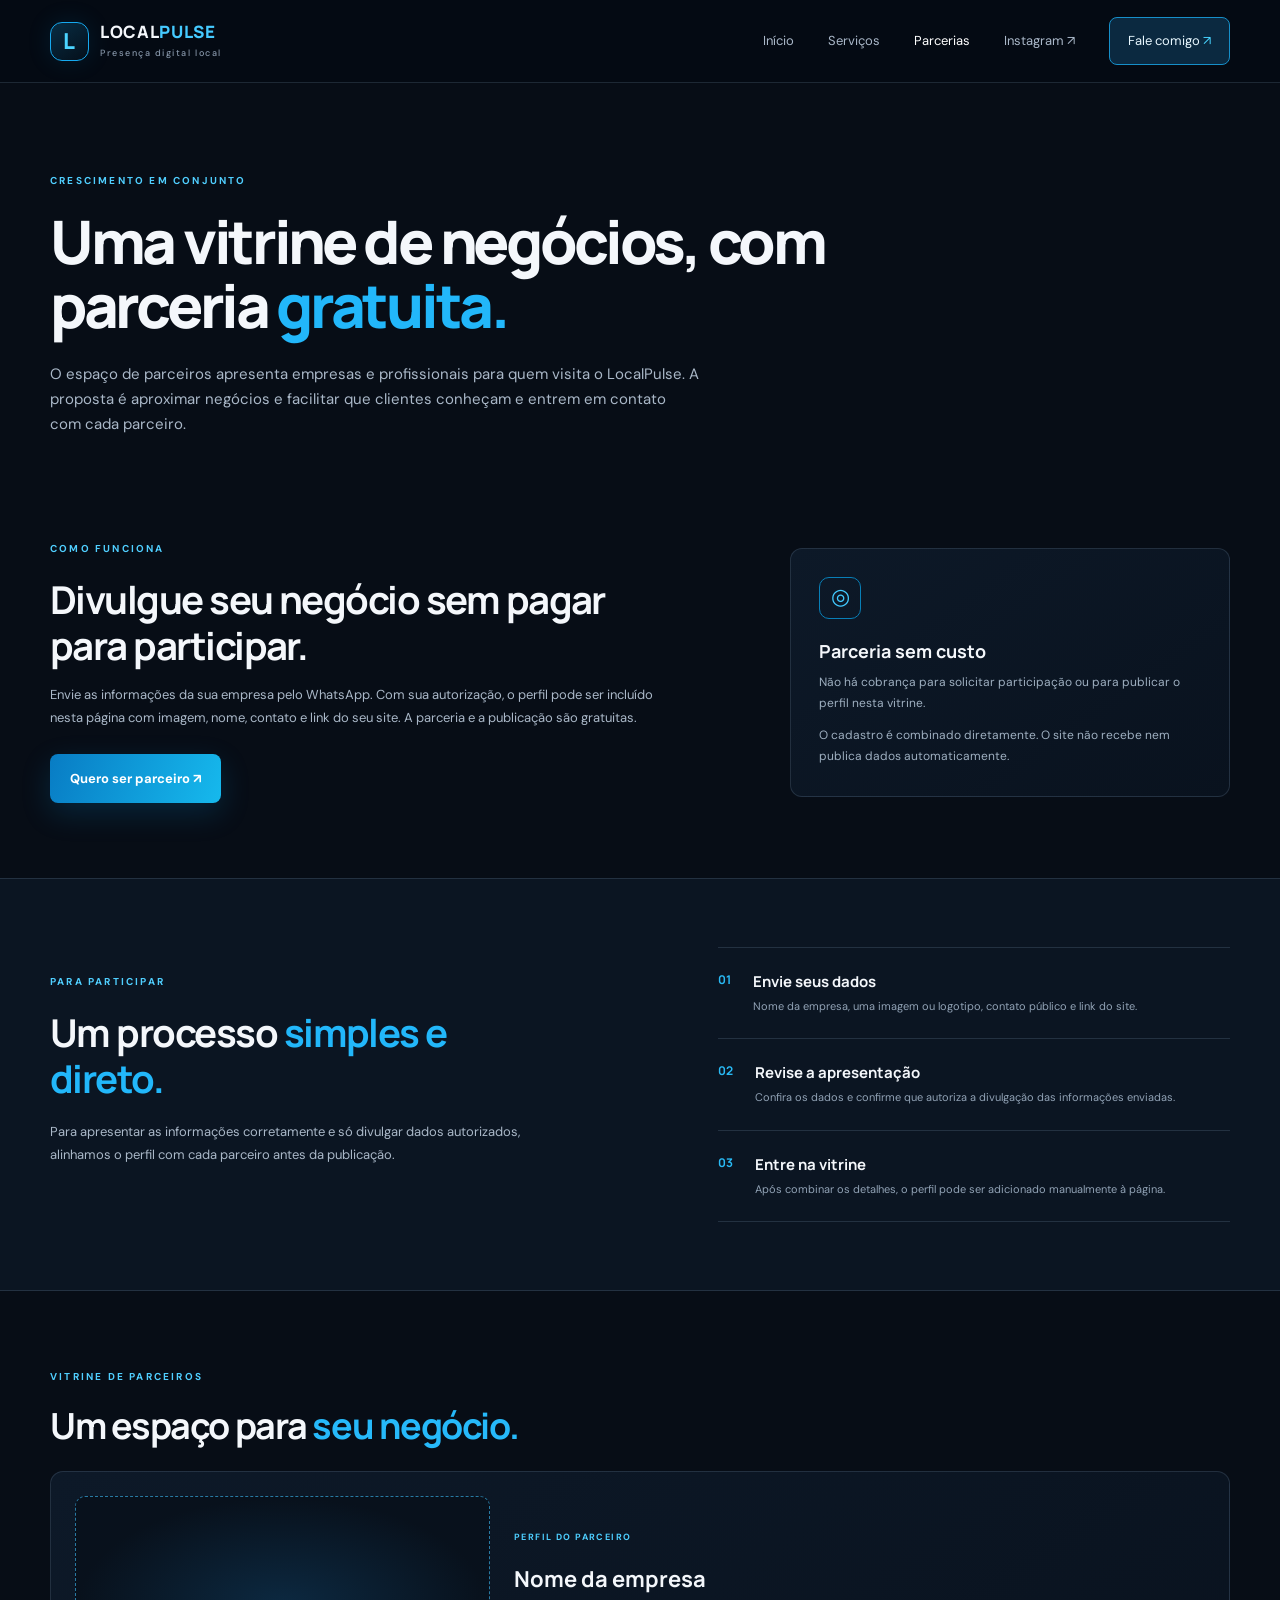
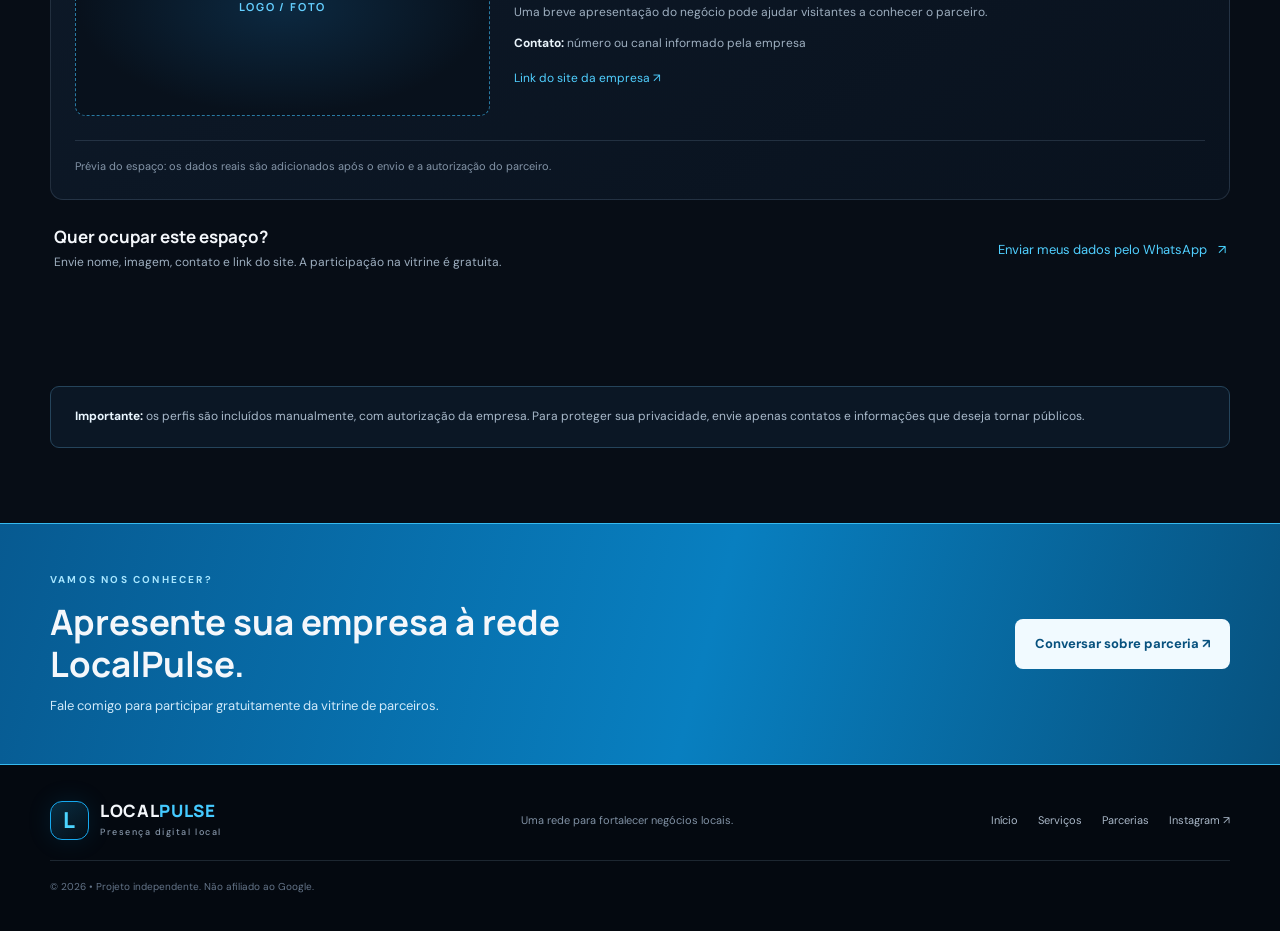
==== commit c51bd3c1: "Add LocalPulse Instagram links Co-authored-by: Copilot <223556219+Copilot@users.noreply.github.com>" ====
--- a/parcerias.html
+++ b/parcerias.html
@@ -19,6 +19,7 @@
       <a href="index.html">Início</a>
       <a href="servicos.html">Serviços</a>
       <a class="active" href="parcerias.html">Parcerias</a>
+      <a href="https://www.instagram.com/localpulse0/" target="_blank" rel="noopener noreferrer" aria-label="Instagram LocalPulse (abre em nova aba)">Instagram ↗</a>
       <a class="nav-cta" href="https://api.whatsapp.com/send?phone=5588999661573&amp;text=Ol%C3%A1%2C%20quero%20saber%20sobre%20a%20parceria%20gratuita%20do%20LocalPulse." target="_blank" rel="noopener">Fale comigo <span>↗</span></a>
     </nav>
   </div>
@@ -89,7 +90,7 @@
   <div class="container footer-inner">
     <a class="brand" href="index.html"><span class="brand-mark">L</span><span>LOCAL<span class="brand-light">PULSE</span><small>Presença digital local</small></span></a>
     <p>Uma rede para fortalecer negócios locais.</p>
-    <div class="footer-links"><a href="index.html">Início</a><a href="servicos.html">Serviços</a><a href="parcerias.html">Parcerias</a></div>
+    <div class="footer-links"><a href="index.html">Início</a><a href="servicos.html">Serviços</a><a href="parcerias.html">Parcerias</a><a href="https://www.instagram.com/localpulse0/" target="_blank" rel="noopener noreferrer">Instagram ↗</a></div>
     <small class="copyright">© 2026 • Projeto independente. Não afiliado ao Google.</small>
   </div>
 </footer>
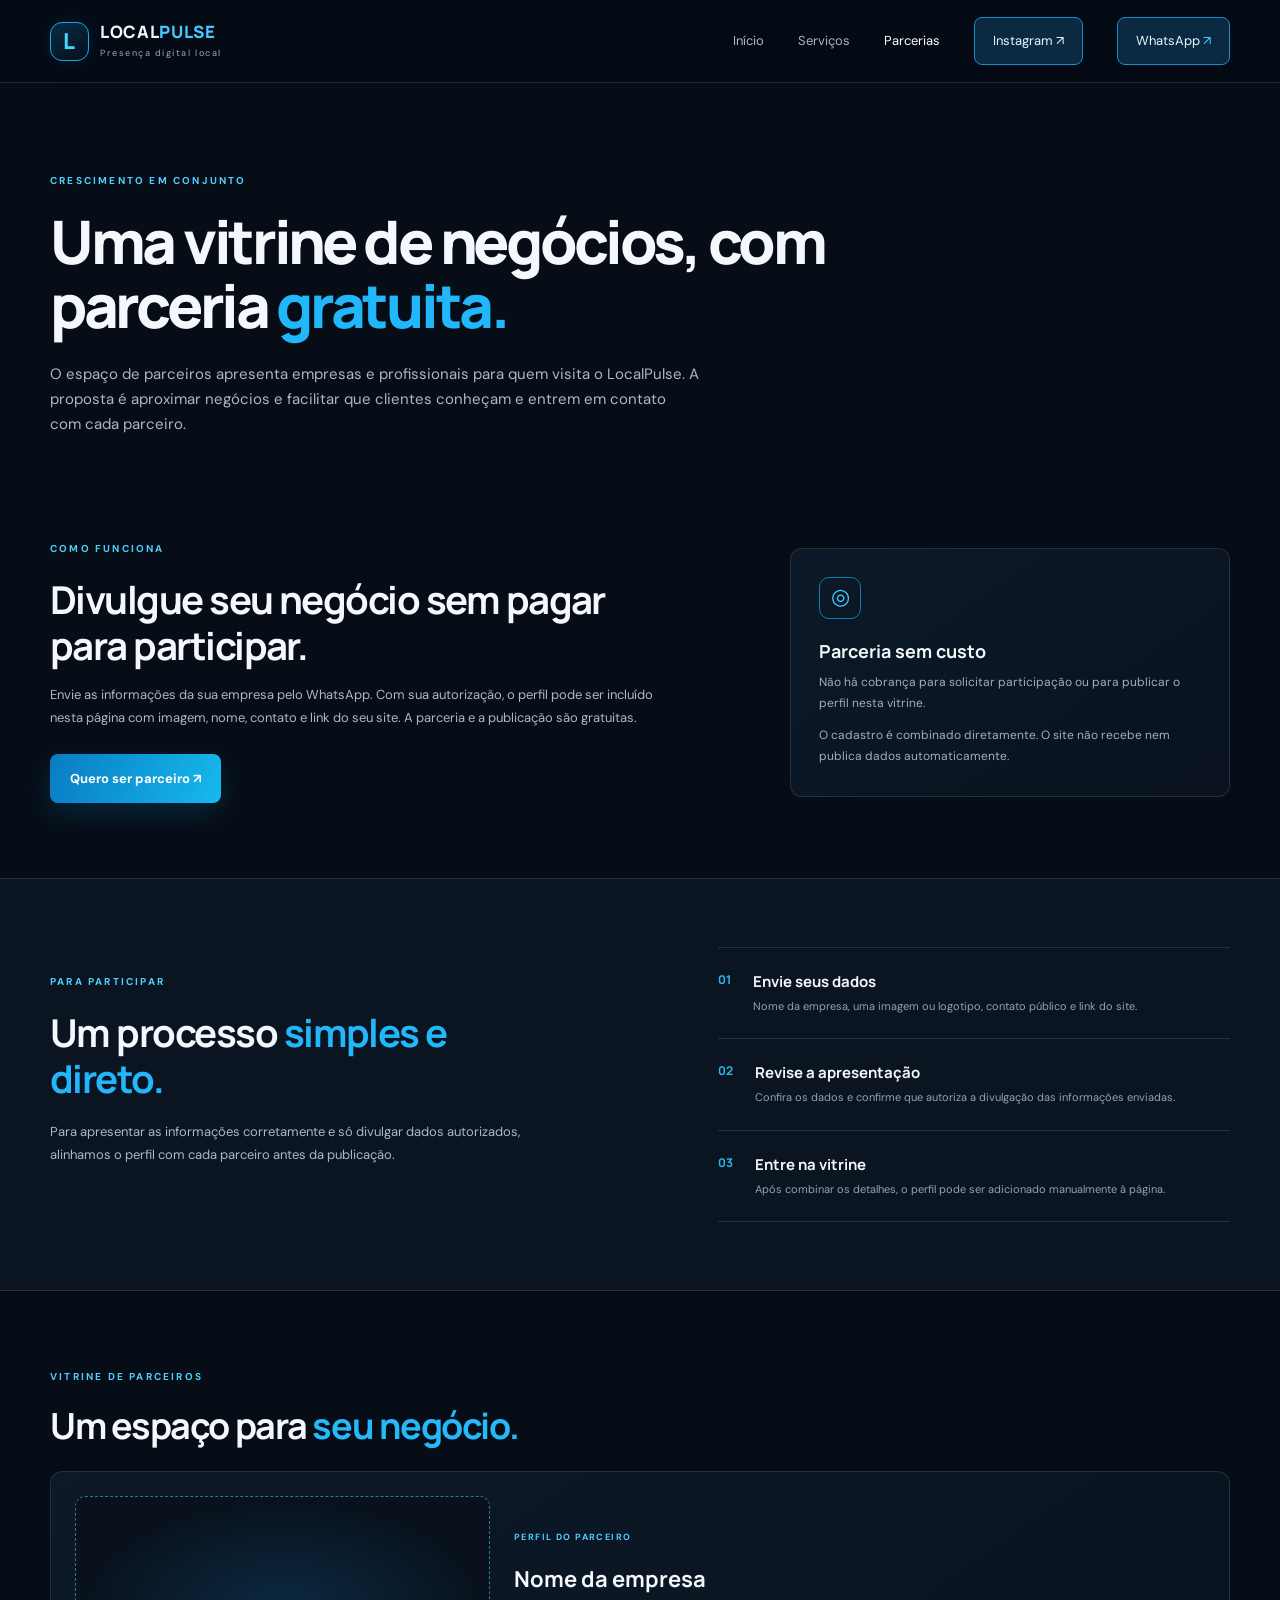
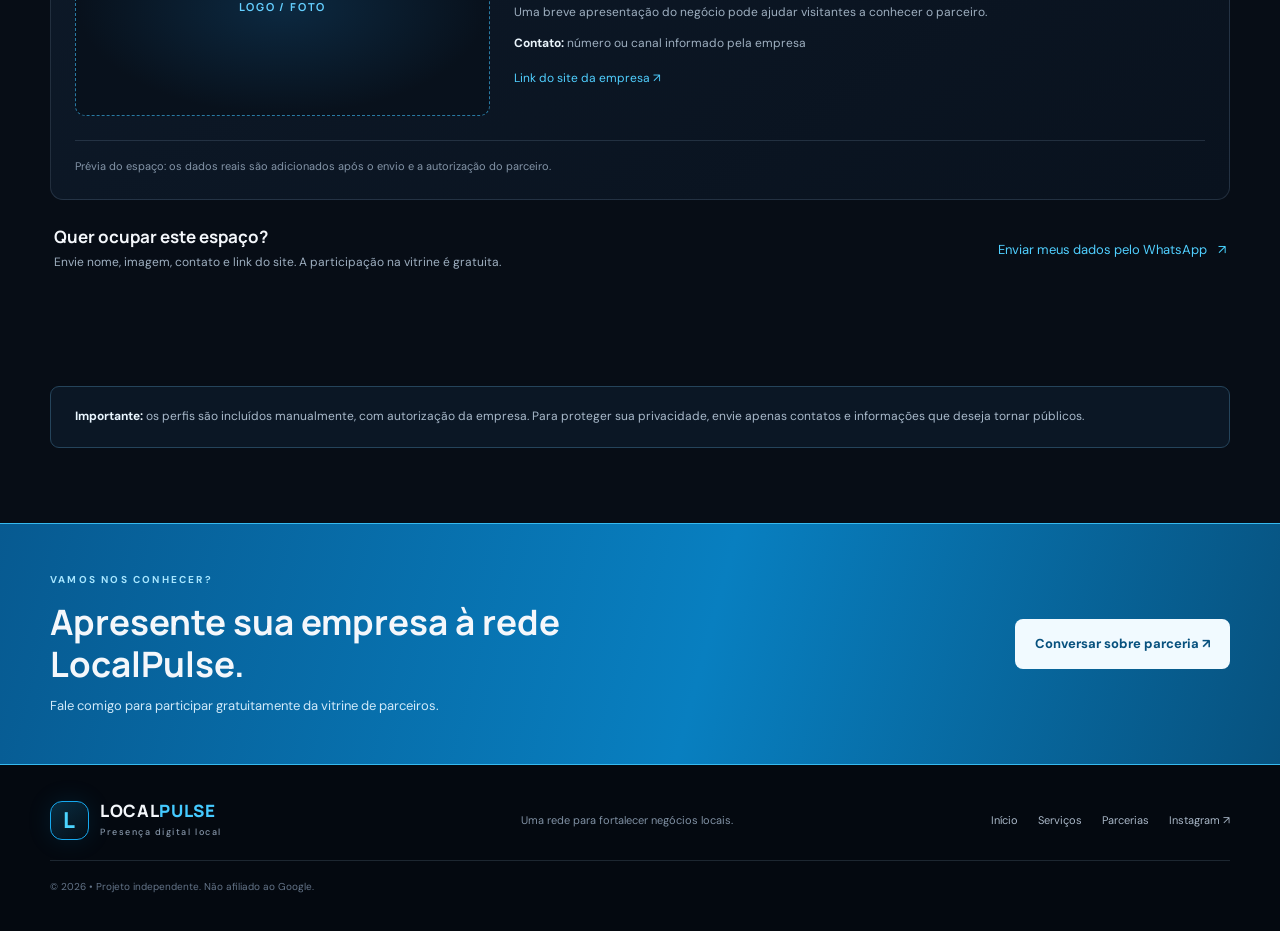
==== commit a03ce1af: "Style Instagram and WhatsApp navigation buttons Co-authored-by: Copilot <223556219+Copilot@users.nor" ====
--- a/parcerias.html
+++ b/parcerias.html
@@ -19,8 +19,8 @@
       <a href="index.html">Início</a>
       <a href="servicos.html">Serviços</a>
       <a class="active" href="parcerias.html">Parcerias</a>
-      <a href="https://www.instagram.com/localpulse0/" target="_blank" rel="noopener noreferrer" aria-label="Instagram LocalPulse (abre em nova aba)">Instagram ↗</a>
-      <a class="nav-cta" href="https://api.whatsapp.com/send?phone=5588999661573&amp;text=Ol%C3%A1%2C%20quero%20saber%20sobre%20a%20parceria%20gratuita%20do%20LocalPulse." target="_blank" rel="noopener">Fale comigo <span>↗</span></a>
+      <a class="nav-cta" href="https://www.instagram.com/localpulse0/" target="_blank" rel="noopener noreferrer" aria-label="Instagram LocalPulse (abre em nova aba)">Instagram ↗</a>
+      <a class="nav-cta" href="https://api.whatsapp.com/send?phone=5588999661573&amp;text=Ol%C3%A1%2C%20quero%20saber%20sobre%20a%20parceria%20gratuita%20do%20LocalPulse." target="_blank" rel="noopener">WhatsApp <span>↗</span></a>
     </nav>
   </div>
 </header>
